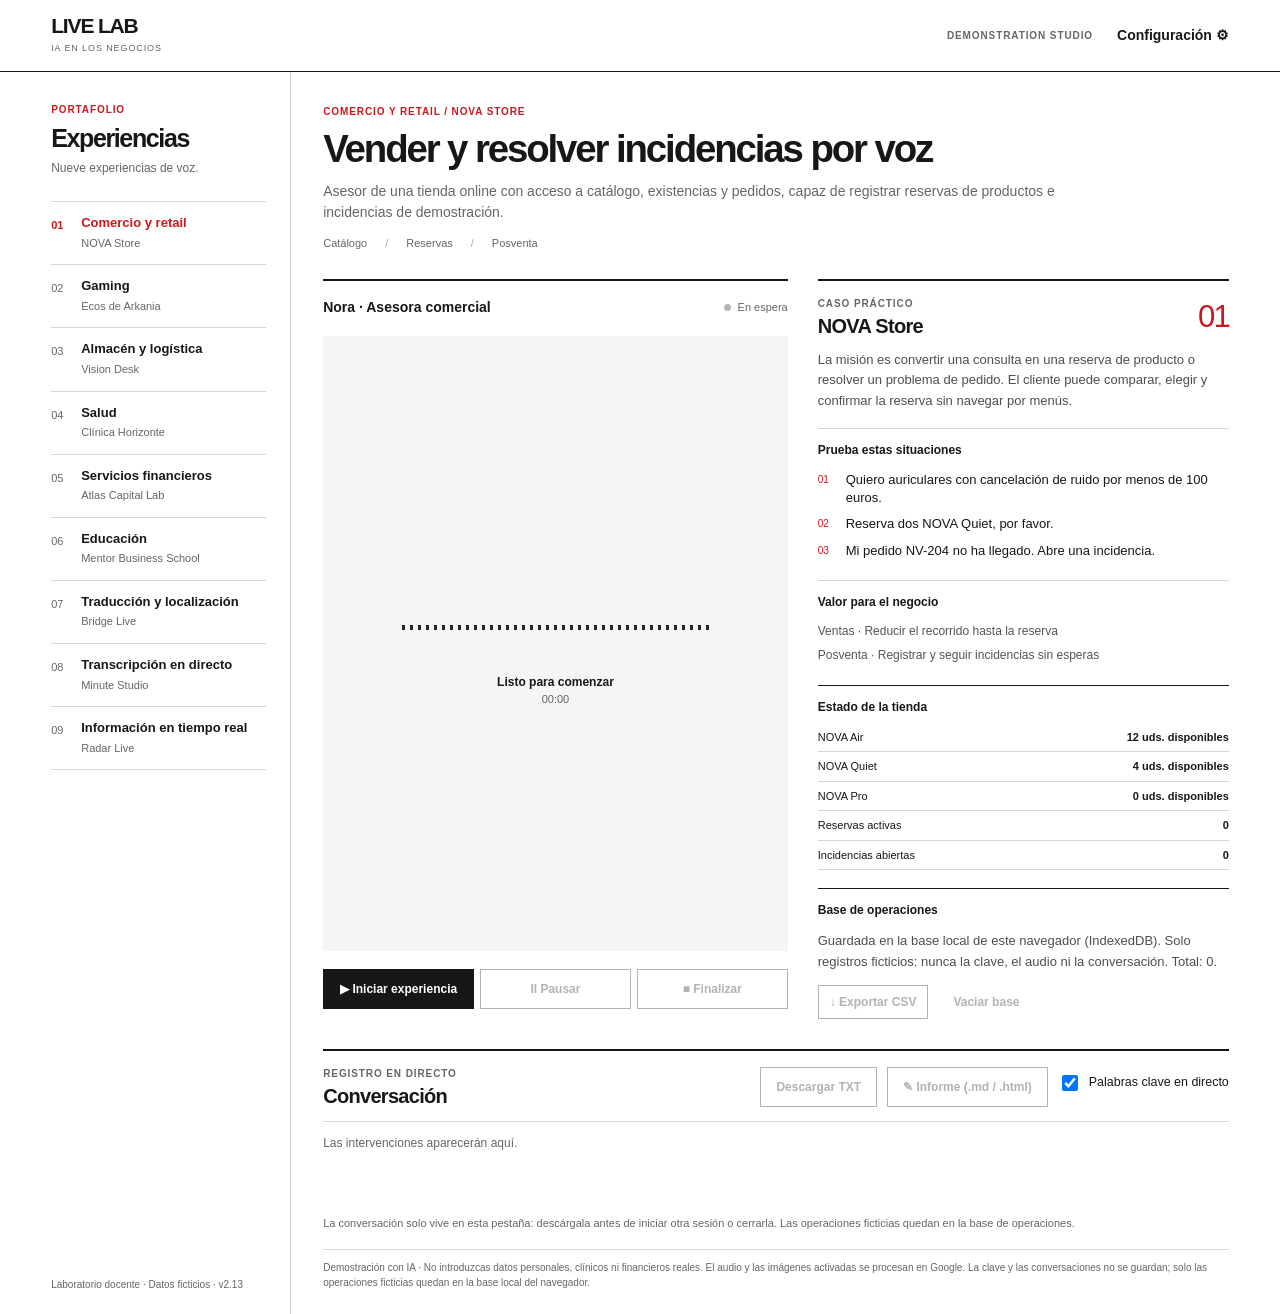
==== piloto-empresas.html @ c000322f "Palabras clave en tiempo real (marcador y etiqueta) en Live Lab y en el entrevistador Co-Authored-By" ====
<!doctype html>
<html lang="es"><head><meta charset="utf-8"><meta name="viewport" content="width=device-width,initial-scale=1"><title>Live Lab · IA en los negocios</title><link rel="stylesheet" href="piloto-empresas.css?v=20261127-1"></head>
<body><header><div class="brand"><span class="logo">L<span>·</span></span><div><strong>LIVE LAB</strong><small>IA EN LOS NEGOCIOS</small></div></div><div class="headright"><span class="badge">DEMONSTRATION STUDIO</span><button id="settings" class="quiet">Configuración ⚙</button></div></header>
<main><aside><div class="overline">PORTAFOLIO</div><h2>Experiencias</h2><p>Nueve experiencias de voz.</p><nav id="cases" aria-label="Proyectos"></nav><div class="footnote">Laboratorio docente · Datos ficticios · v2.13</div></aside>
<section class="workspace"><div class="intro"><div id="category" class="overline"></div><h1 id="title"></h1><p id="description"></p><div id="tags"></div></div>
<div class="grid"><section class="studio"><div class="studio-top"><span id="agent" class="agent"></span><span id="connection" class="status"><i></i> En espera</span></div><div class="visual"><div class="halo"></div><div id="wave" class="wave" aria-hidden="true"></div><p id="speaking" aria-live="polite">Listo para comenzar</p><span id="time">00:00</span></div><div class="controls"><button id="start" class="primary">▶ Iniciar experiencia</button><button id="pause" disabled>II Pausar</button><button id="stop" disabled>■ Finalizar</button></div><div id="manual" hidden><button id="talk" disabled>Iniciar dictado</button><button id="done" disabled>Terminar dictado</button></div><div class="camera" id="cameraBox" hidden><video id="video" autoplay muted playsinline></video><button id="camera">Activar cámara</button><small>Solo objetos de demostración. Las imágenes se envían a Gemini mientras esté activa.</small></div><p id="error" role="alert"></p></section>
<section class="panel"><div class="panelhead"><div><div class="overline">CASO PRÁCTICO</div><h2 id="scenarioTitle"></h2></div><span class="number" id="number"></span></div><p id="scenario"></p><div class="divider"></div><h3>Prueba estas situaciones</h3><div id="examples"></div><div class="divider"></div><h3>Valor para el negocio</h3><div id="value"></div></section></div>
<section class="transcript"><div class="panelhead"><div><div class="overline">REGISTRO EN DIRECTO</div><h2 id="transcriptTitle">Conversación</h2></div><div class="exportrow"><button id="export" disabled>↓ Descargar TXT</button><button id="reportBtn" disabled>✎ Informe (.md / .html)</button></div></div><div id="log" role="log" aria-live="polite"><p class="placeholder">Las intervenciones aparecerán aquí.</p></div><div id="partial"></div></section>
<footer>Demostración con IA · No introduzcas datos personales, clínicos ni financieros reales. El audio y las imágenes activadas se procesan en Google. La clave y las conversaciones no se guardan; solo las operaciones ficticias quedan en la base local del navegador.</footer></section></main>
<dialog id="config"><form method="dialog"><div class="panelhead"><h2>Configuración</h2><button value="close" class="quiet">Cerrar ×</button></div></form><label>Clave personal de Gemini<input id="key" type="password" autocomplete="off" spellcheck="false" placeholder="Introduce tu clave API"></label><small>Se usa en esta pestaña para solicitar tokens temporales. No se guarda en archivos.</small><label>Modelo de conversación<input id="model" value="gemini-3.8-live"></label><label>Voz<select id="voice"><option>Kore</option><option>Charon</option><option>Aoede</option><option>Puck</option><option>Zephyr</option></select></label><label>Modo de transcripción<select id="mode"><option value="VERBATIM">Verbatim · literal</option><option value="SMART">Smart · texto editado</option></select></label><section class="protocol-field" aria-labelledby="protocolLabel"><div class="protocol-toolbar"><h3 id="protocolLabel">Protocolo del caso</h3><button id="editProtocol" type="button" class="quiet" aria-expanded="false" aria-controls="prompt">Editar texto</button></div><div id="protocolPreview" class="protocol-preview" tabindex="0" aria-label="Protocolo del caso formateado"></div><textarea id="prompt" rows="13" aria-labelledby="protocolLabel" hidden></textarea></section><button id="resetPrompt">Restaurar protocolo</button></dialog>
<script src="piloto-casos.js?v=20261127-1"></script><script src="piloto-empresas.js?v=20261127-1"></script><script src="informe-swiss.js?v=20261127-2"></script><script src="informe-live.js?v=20261127-2"></script><script src="claves.js?v=20261127-3"></script><script src="claves-live.js?v=20261127-3"></script></body></html>
---- piloto-empresas.css ----
*{box-sizing:border-box}
:root{--ink:#171717;--muted:#666;--line:#d6d6d6;--accent:#c91820;--white:#fff;--panel:#f5f5f3}
body{margin:0;background:var(--white);color:var(--ink);font:14px/1.5 Helvetica,Arial,sans-serif;-webkit-font-smoothing:antialiased}
button,input,select,textarea{font:inherit;color:inherit}
button{border:1px solid var(--ink);background:white;padding:10px 15px;border-radius:0;cursor:pointer;font-weight:600}
button:hover:not(:disabled){background:#eee}
button:disabled{opacity:.32;cursor:default}
button:focus-visible,input:focus-visible,select:focus-visible,textarea:focus-visible{outline:2px solid var(--accent);outline-offset:3px}
header{height:72px;padding:0 4vw;display:flex;justify-content:space-between;align-items:center;border-bottom:1px solid var(--ink)}
.brand,.headright{display:flex;align-items:center;gap:24px}
.brand strong{font-size:21px;letter-spacing:-.055em;line-height:1;font-weight:750}
.brand small{display:block;letter-spacing:.1em;font-size:9px;margin-top:3px;color:var(--muted)}
.logo{display:none}.badge,.overline{font-size:10px;font-weight:700;letter-spacing:.09em;text-transform:uppercase}
.badge{color:var(--muted)}.quiet{border:0;padding:8px 0;background:transparent}.quiet:hover:not(:disabled){background:transparent;color:var(--accent)}
main{display:grid;grid-template-columns:240px minmax(0,1fr);min-height:calc(100vh - 72px);max-width:1600px;margin:auto;padding:0 4vw}
aside{padding:30px 24px 22px 0;border-right:1px solid var(--line);display:flex;flex-direction:column}
aside .overline{color:var(--accent)}aside h2{font-size:25px;line-height:1.05;letter-spacing:-.055em;margin:8px 0;font-weight:700}
aside p{font-size:12px;color:var(--muted);margin:0 0 24px}
nav{display:grid;counter-reset:section;gap:0}
nav button{display:grid;grid-template-columns:22px 1fr;gap:8px;text-align:left;border:0;border-top:1px solid var(--line);background:white;padding:13px 4px 13px 0;align-items:start;font-weight:400}
nav button:last-child{border-bottom:1px solid var(--line)}
nav button::before{counter-increment:section;content:counter(section,decimal-leading-zero);font-size:11px;color:var(--muted);padding-top:2px;font-variant-numeric:tabular-nums}
nav .ico{display:none}nav b{display:block;font-size:13px;font-weight:700;line-height:1.2}nav small{display:block;font-size:11px;color:var(--muted);margin-top:4px}
nav button.active{color:var(--accent);background:white}nav button.active::before{color:var(--accent);font-weight:700}
nav button:hover:not(:disabled){background:#f4f4f4}
.footnote{font-size:10px;color:var(--muted);margin-top:auto;padding-top:28px}
.workspace{padding:32px 0 24px 32px;min-width:0}
.intro{margin-bottom:27px}.intro .overline{color:var(--accent)}
.intro h1{font-size:clamp(28px,3vw,42px);line-height:1.07;letter-spacing:-.055em;margin:9px 0 12px;max-width:850px;font-weight:700}
.intro p{max-width:760px;color:var(--muted);font-size:14px;margin:0 0 12px}
#tags{display:flex;gap:18px;flex-wrap:wrap}.tag{font-size:11px;color:var(--muted);padding:0;border:0;background:transparent}.tag:not(:first-child)::before{content:"/";margin-right:18px;color:#aaa}
.grid{display:grid;grid-template-columns:minmax(0,1.13fr) minmax(0,1fr);gap:30px;align-items:stretch}
.studio,.panel,.transcript{border:0;border-top:2px solid var(--ink);border-radius:0;background:white}
.studio{display:flex;flex-direction:column;min-height:315px;padding:16px 0 0}
.studio-top,.panelhead{display:flex;align-items:center;justify-content:space-between;gap:12px}
.agent{font-size:14px;font-weight:700}
.status{font-size:11px;color:var(--muted);display:flex;align-items:center;gap:7px;white-space:nowrap}
.status i{width:7px;height:7px;border-radius:50%;background:#b5b5b5}.status.live i{background:var(--accent)}
.visual{min-height:180px;display:flex;flex-direction:column;justify-content:center;align-items:center;flex:1;padding:24px 8px 14px;background:var(--panel);margin:18px 0}
.halo{display:none}.wave{display:flex;align-items:center;gap:5px;height:78px}
.wave i{width:3px;height:5px;max-height:76px;background:#262626;border-radius:0;transition:height 85ms linear}
.wave.agent-wave i{background:var(--accent)}
.visual p{font-size:12px;font-weight:600;margin:6px 0 0}.visual span{font-size:11px;color:var(--muted);font-variant-numeric:tabular-nums}
.controls{display:flex;gap:6px;flex-wrap:wrap}.controls button{font-size:12px;flex:1;white-space:nowrap}
.primary{background:var(--ink);color:white;border-color:var(--ink)}.primary:hover:not(:disabled){background:var(--accent);border-color:var(--accent)}
.panel{padding:15px 0 0}.panel .overline,.transcript .overline{color:var(--muted)}
.panel h2,.transcript h2{font-size:20px;line-height:1.15;letter-spacing:-.035em;margin:4px 0 0}
.number{font-size:31px;color:var(--accent);line-height:1;font-weight:400;font-variant-numeric:tabular-nums;letter-spacing:-.06em}
.panel p{color:#4e4e4e;font-size:13px;line-height:1.6;margin:12px 0}
.divider{height:1px;background:var(--line);margin:16px 0 12px}
.panel h3{font-size:12px;font-weight:700;margin:0 0 8px}
#examples{counter-reset:ex}.example{counter-increment:ex;display:grid;grid-template-columns:22px 1fr;gap:6px;padding:4px 0;font-size:13px;line-height:1.4;background:none;border:0}
.example::before{content:counter(ex,decimal-leading-zero);font-size:10px;color:var(--accent);padding-top:2px}
.metric{font-size:12px;color:#555;padding:3px 0}
.transcript{margin-top:30px;padding:15px 0 0}.transcript button{font-size:12px}
#log{margin-top:13px;min-height:84px;max-height:290px;overflow:auto;border-top:1px solid var(--line)}
.entry{display:grid;grid-template-columns:125px 1fr;gap:14px;padding:12px 0;white-space:pre-wrap;border-bottom:1px solid var(--line);font-size:14px}
.entry b{font-size:10px;letter-spacing:.04em;text-transform:uppercase;color:var(--accent);padding-top:3px}.entry.you b{color:var(--muted)}
.placeholder,#partial{font-size:12px;color:var(--muted)}footer{border-top:1px solid var(--line);padding-top:10px;margin-top:18px;font-size:10px;color:var(--muted)}
.camera video{width:100%;max-height:160px;object-fit:contain;margin-top:15px;background:var(--panel)}.camera small{display:block;color:var(--muted);font-size:11px}
#manual{padding-top:12px}#error{margin:10px 0 0;font-size:12px;color:var(--accent)}
dialog{width:min(600px,calc(100% - 32px));max-height:90vh;border:1px solid var(--ink);border-top:5px solid var(--accent);padding:26px;background:white;box-shadow:none}
dialog::backdrop{background:#0006}dialog h2{font-size:28px;letter-spacing:-.04em;margin:0}
dialog label{display:block;font-size:12px;font-weight:700;margin-top:17px}
dialog input,dialog select,dialog textarea{display:block;width:100%;border:1px solid #aaa;border-radius:0;background:white;margin:6px 0;padding:10px;font-size:14px}
dialog small{font-size:11px;color:var(--muted);display:block}dialog input:disabled,dialog select:disabled,dialog textarea:disabled{background:#eee;color:#777}
dialog h2,dialog label,dialog button,dialog input,dialog select,dialog textarea,dialog small{font-weight:400}
#resetPrompt{margin-top:16px;font-size:12px}
.protocol-field{margin:20px 0 8px;min-width:0}.protocol-toolbar{display:flex;align-items:center;justify-content:space-between;gap:12px;margin-bottom:8px}.protocol-toolbar h3{font-size:12px;font-weight:700;margin:0}.protocol-toolbar button{font-size:11px;padding:6px 9px}.protocol-preview{max-height:360px;overflow:auto;border:1px solid #aaa;border-left:3px solid var(--accent);background:#fafafa;padding:16px 18px;font-size:12px;line-height:1.55;overflow-wrap:anywhere}.protocol-preview h4{font-size:11px;letter-spacing:.045em;text-transform:uppercase;color:var(--accent);font-weight:700;margin:16px 0 7px}.protocol-preview h4:first-child{margin-top:0}.protocol-preview p{margin:0 0 9px;color:var(--ink);font-size:inherit;line-height:inherit}.protocol-preview p:last-child{margin-bottom:0}dialog #prompt{font-size:12px;line-height:1.55;min-height:250px;resize:vertical}dialog #prompt[hidden],.protocol-preview[hidden]{display:none}
body.busy #settings{pointer-events:none;opacity:.4}
@media(min-width:1450px){main{grid-template-columns:270px minmax(0,1fr)}.workspace{padding-left:45px}.grid{gap:42px}}
@media(max-width:1000px){main{grid-template-columns:200px minmax(0,1fr);padding:0 3vw}.workspace{padding:24px 0 20px 24px}aside{padding-right:16px}.grid{gap:20px}.controls button{font-size:11px;padding:8px}}
@media(max-width:820px){header{padding:0 20px}.badge{display:none}main{display:block;padding:0 20px}aside{border-right:0;border-bottom:1px solid var(--line);padding:18px 0}aside h2,aside p,.footnote{display:none}nav{grid-template-columns:repeat(4,minmax(0,1fr));margin-top:10px;gap:0 10px}nav button{padding:7px 0}nav button:last-child{border-bottom:0}nav small{display:none}.workspace{padding:24px 0}.grid{grid-template-columns:1fr}.studio{min-height:280px}}
@media(max-width:500px){nav{grid-template-columns:repeat(2,minmax(0,1fr))}.wave{gap:3px}.wave i{width:3px}.entry{grid-template-columns:1fr;gap:3px}.intro h1{font-size:30px}.headright{gap:8px}}
@media(prefers-reduced-motion:reduce){.wave i{transition:none}}
*{scrollbar-width:thin;scrollbar-color:#be0f2e transparent}
::-webkit-scrollbar{width:5px;height:5px}
::-webkit-scrollbar-track{background:transparent}
::-webkit-scrollbar-thumb{background:#be0f2e;border-radius:5px}
::-webkit-scrollbar-thumb:hover{background:#a40133}
#log,dialog{scrollbar-gutter:stable}
.storage-note{font-size:11px;color:var(--muted);margin:10px 0 0}
.operations{margin-top:18px;border-top:1px solid var(--ink);padding-top:12px}
.operations h3{font-size:12px;margin-bottom:7px}
.operation-row{display:grid;grid-template-columns:minmax(0,1fr) minmax(74px,auto);gap:10px;border-bottom:1px solid var(--line);font-size:11px;padding:6px 0}
.operation-row strong{font-weight:600;color:var(--ink);text-align:right;overflow-wrap:anywhere}
.web-sources a{display:block;font-size:12px;line-height:1.5;color:var(--accent);text-decoration:none;overflow-wrap:anywhere;padding:3px 0}
.web-sources a:hover{text-decoration:underline}
.db-note{font-size:11px;color:var(--muted);margin:0 0 6px}
.db-tools{display:flex;gap:14px;align-items:center;margin-top:9px}.db-tools button{padding:7px 11px;font-size:12px}
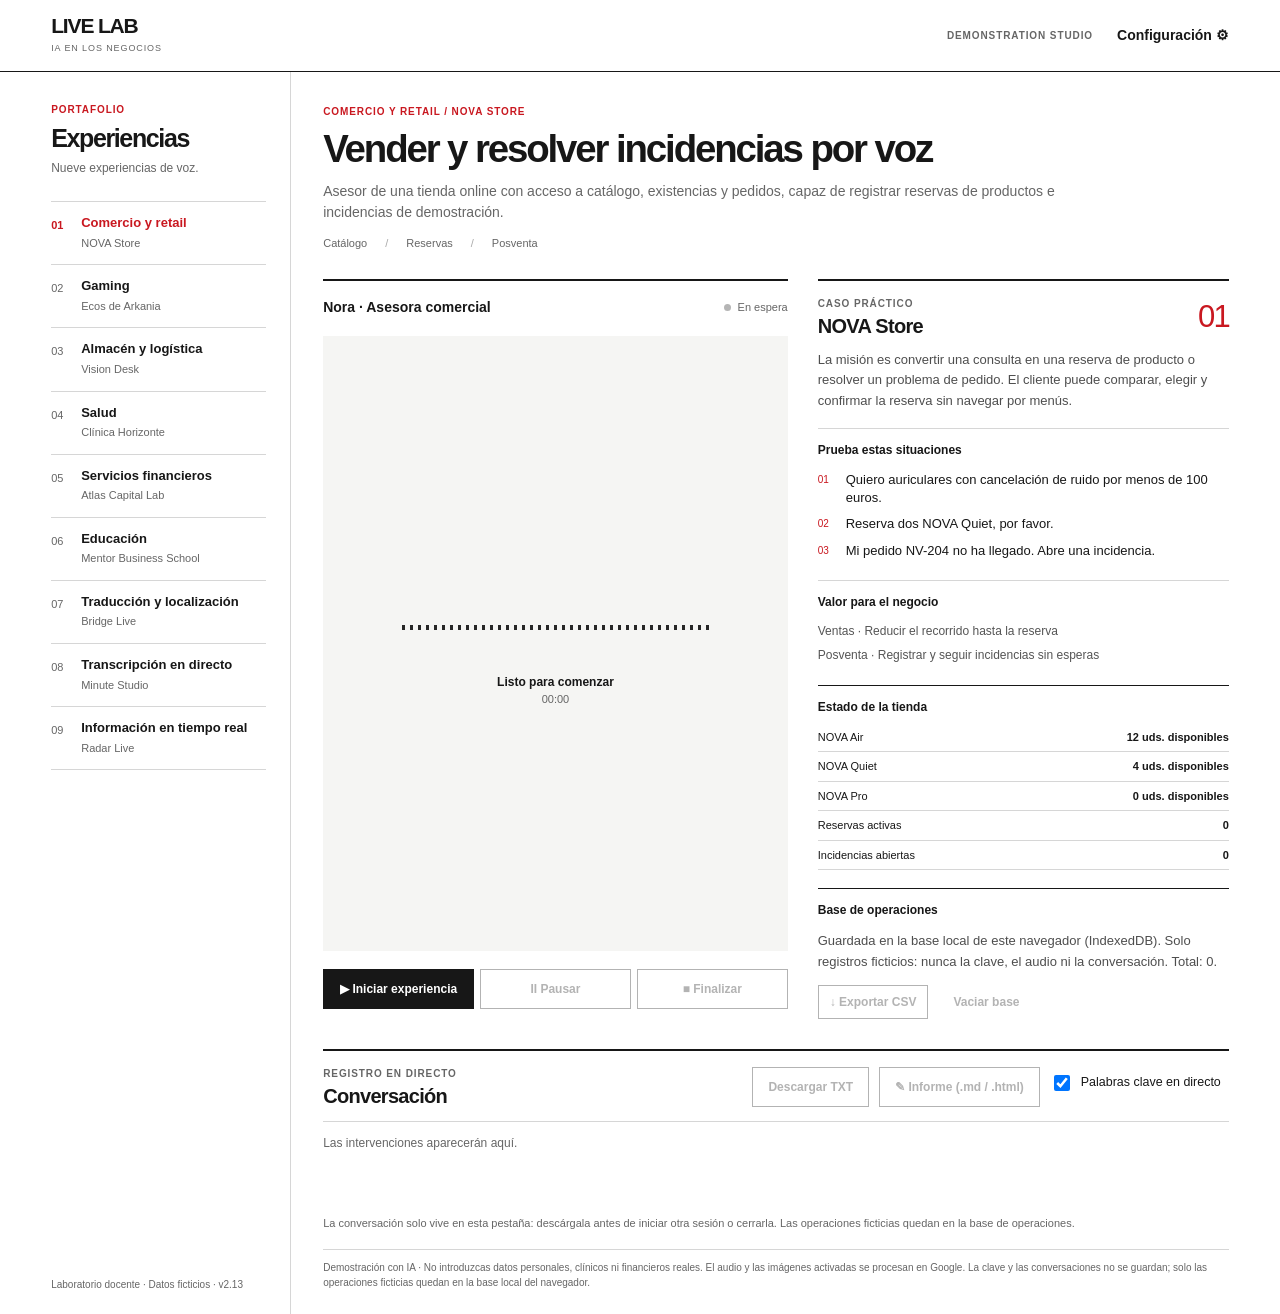
==== commit 32552af4: "Palabras clave: estado visible, errores a la vista y temporizador estable Co-Authored-By: Claude Son" ====
--- a/piloto-empresas.html
+++ b/piloto-empresas.html
@@ -8,4 +8,4 @@
 <section class="transcript"><div class="panelhead"><div><div class="overline">REGISTRO EN DIRECTO</div><h2 id="transcriptTitle">Conversación</h2></div><div class="exportrow"><button id="export" disabled>↓ Descargar TXT</button><button id="reportBtn" disabled>✎ Informe (.md / .html)</button></div></div><div id="log" role="log" aria-live="polite"><p class="placeholder">Las intervenciones aparecerán aquí.</p></div><div id="partial"></div></section>
 <footer>Demostración con IA · No introduzcas datos personales, clínicos ni financieros reales. El audio y las imágenes activadas se procesan en Google. La clave y las conversaciones no se guardan; solo las operaciones ficticias quedan en la base local del navegador.</footer></section></main>
 <dialog id="config"><form method="dialog"><div class="panelhead"><h2>Configuración</h2><button value="close" class="quiet">Cerrar ×</button></div></form><label>Clave personal de Gemini<input id="key" type="password" autocomplete="off" spellcheck="false" placeholder="Introduce tu clave API"></label><small>Se usa en esta pestaña para solicitar tokens temporales. No se guarda en archivos.</small><label>Modelo de conversación<input id="model" value="gemini-3.8-live"></label><label>Voz<select id="voice"><option>Kore</option><option>Charon</option><option>Aoede</option><option>Puck</option><option>Zephyr</option></select></label><label>Modo de transcripción<select id="mode"><option value="VERBATIM">Verbatim · literal</option><option value="SMART">Smart · texto editado</option></select></label><section class="protocol-field" aria-labelledby="protocolLabel"><div class="protocol-toolbar"><h3 id="protocolLabel">Protocolo del caso</h3><button id="editProtocol" type="button" class="quiet" aria-expanded="false" aria-controls="prompt">Editar texto</button></div><div id="protocolPreview" class="protocol-preview" tabindex="0" aria-label="Protocolo del caso formateado"></div><textarea id="prompt" rows="13" aria-labelledby="protocolLabel" hidden></textarea></section><button id="resetPrompt">Restaurar protocolo</button></dialog>
-<script src="piloto-casos.js?v=20261127-1"></script><script src="piloto-empresas.js?v=20261127-1"></script><script src="informe-swiss.js?v=20261127-2"></script><script src="informe-live.js?v=20261127-2"></script><script src="claves.js?v=20261127-3"></script><script src="claves-live.js?v=20261127-3"></script></body></html>
+<script src="piloto-casos.js?v=20261127-1"></script><script src="piloto-empresas.js?v=20261127-1"></script><script src="informe-swiss.js?v=20261127-2"></script><script src="informe-live.js?v=20261127-2"></script><script src="claves.js?v=20261127-4"></script><script src="claves-live.js?v=20261127-4"></script></body></html>
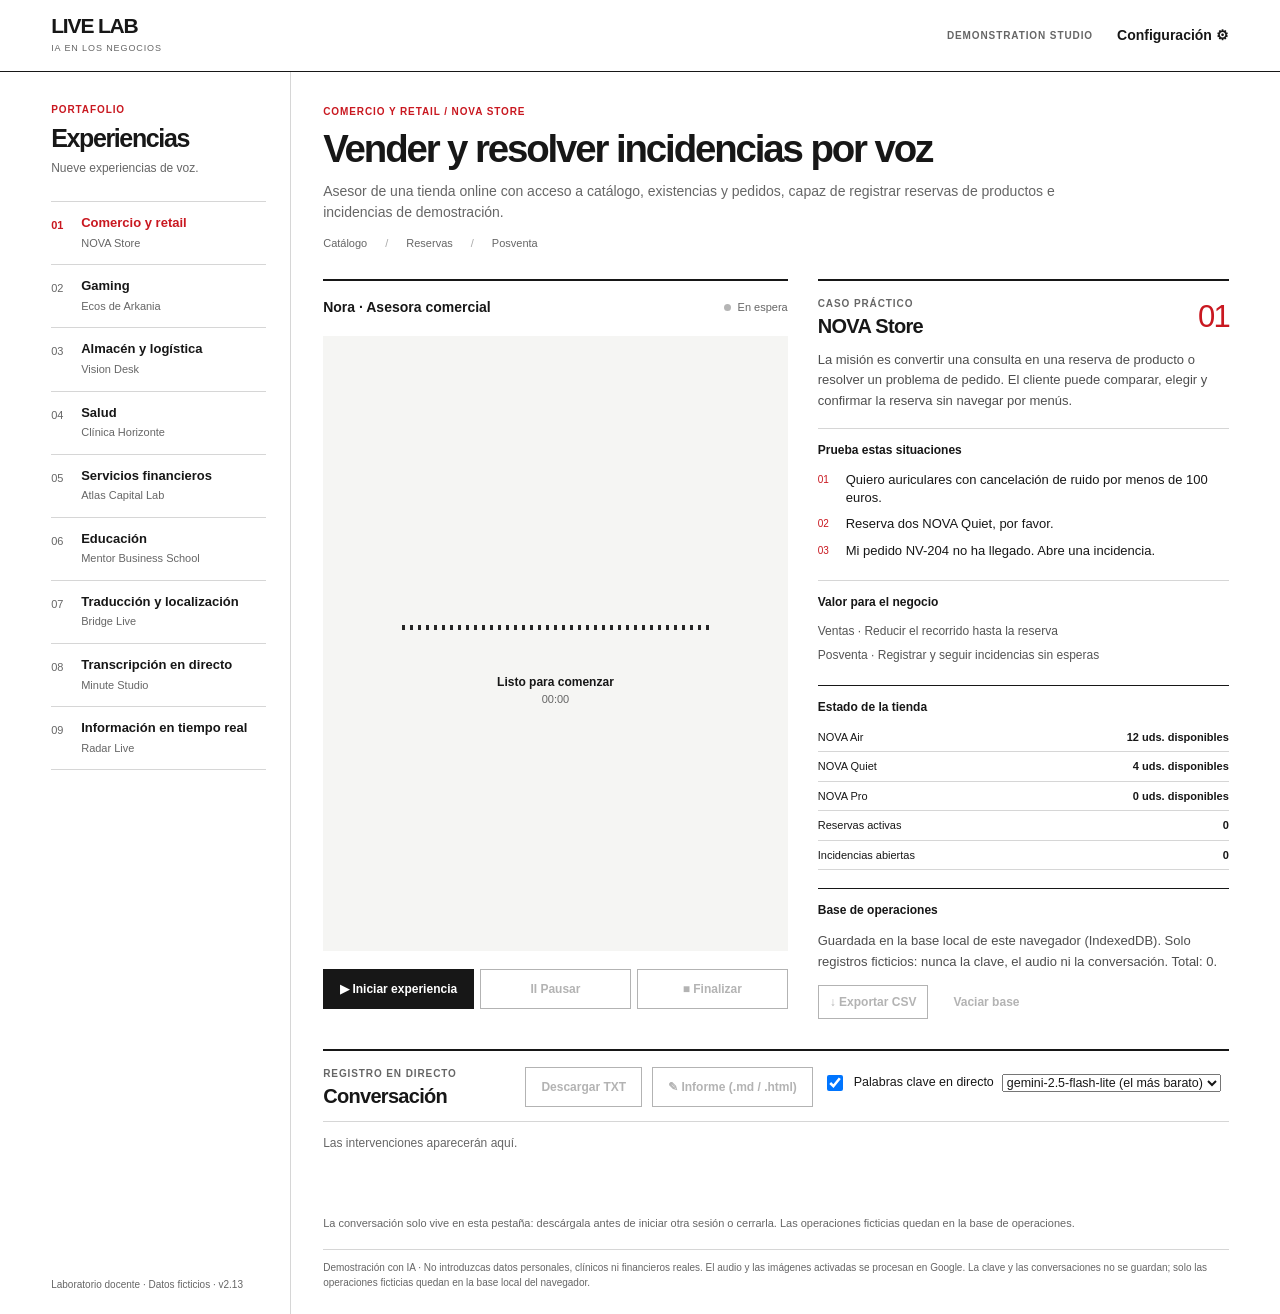
==== commit a0aff948: "Palabras clave: una petición por intervención cerrada, selector de modelo (flash-lite por defecto); " ====
--- a/piloto-empresas.html
+++ b/piloto-empresas.html
@@ -8,4 +8,4 @@
 <section class="transcript"><div class="panelhead"><div><div class="overline">REGISTRO EN DIRECTO</div><h2 id="transcriptTitle">Conversación</h2></div><div class="exportrow"><button id="export" disabled>↓ Descargar TXT</button><button id="reportBtn" disabled>✎ Informe (.md / .html)</button></div></div><div id="log" role="log" aria-live="polite"><p class="placeholder">Las intervenciones aparecerán aquí.</p></div><div id="partial"></div></section>
 <footer>Demostración con IA · No introduzcas datos personales, clínicos ni financieros reales. El audio y las imágenes activadas se procesan en Google. La clave y las conversaciones no se guardan; solo las operaciones ficticias quedan en la base local del navegador.</footer></section></main>
 <dialog id="config"><form method="dialog"><div class="panelhead"><h2>Configuración</h2><button value="close" class="quiet">Cerrar ×</button></div></form><label>Clave personal de Gemini<input id="key" type="password" autocomplete="off" spellcheck="false" placeholder="Introduce tu clave API"></label><small>Se usa en esta pestaña para solicitar tokens temporales. No se guarda en archivos.</small><label>Modelo de conversación<input id="model" value="gemini-3.8-live"></label><label>Voz<select id="voice"><option>Kore</option><option>Charon</option><option>Aoede</option><option>Puck</option><option>Zephyr</option></select></label><label>Modo de transcripción<select id="mode"><option value="VERBATIM">Verbatim · literal</option><option value="SMART">Smart · texto editado</option></select></label><section class="protocol-field" aria-labelledby="protocolLabel"><div class="protocol-toolbar"><h3 id="protocolLabel">Protocolo del caso</h3><button id="editProtocol" type="button" class="quiet" aria-expanded="false" aria-controls="prompt">Editar texto</button></div><div id="protocolPreview" class="protocol-preview" tabindex="0" aria-label="Protocolo del caso formateado"></div><textarea id="prompt" rows="13" aria-labelledby="protocolLabel" hidden></textarea></section><button id="resetPrompt">Restaurar protocolo</button></dialog>
-<script src="piloto-casos.js?v=20261127-1"></script><script src="piloto-empresas.js?v=20261127-1"></script><script src="informe-swiss.js?v=20261127-2"></script><script src="informe-live.js?v=20261127-2"></script><script src="claves.js?v=20261127-4"></script><script src="claves-live.js?v=20261127-4"></script></body></html>
+<script src="piloto-casos.js?v=20261127-1"></script><script src="piloto-empresas.js?v=20261127-1"></script><script src="informe-swiss.js?v=20261127-5"></script><script src="informe-live.js?v=20261127-7"></script><script src="claves.js?v=20261127-7"></script><script src="claves-live.js?v=20261127-7"></script></body></html>
